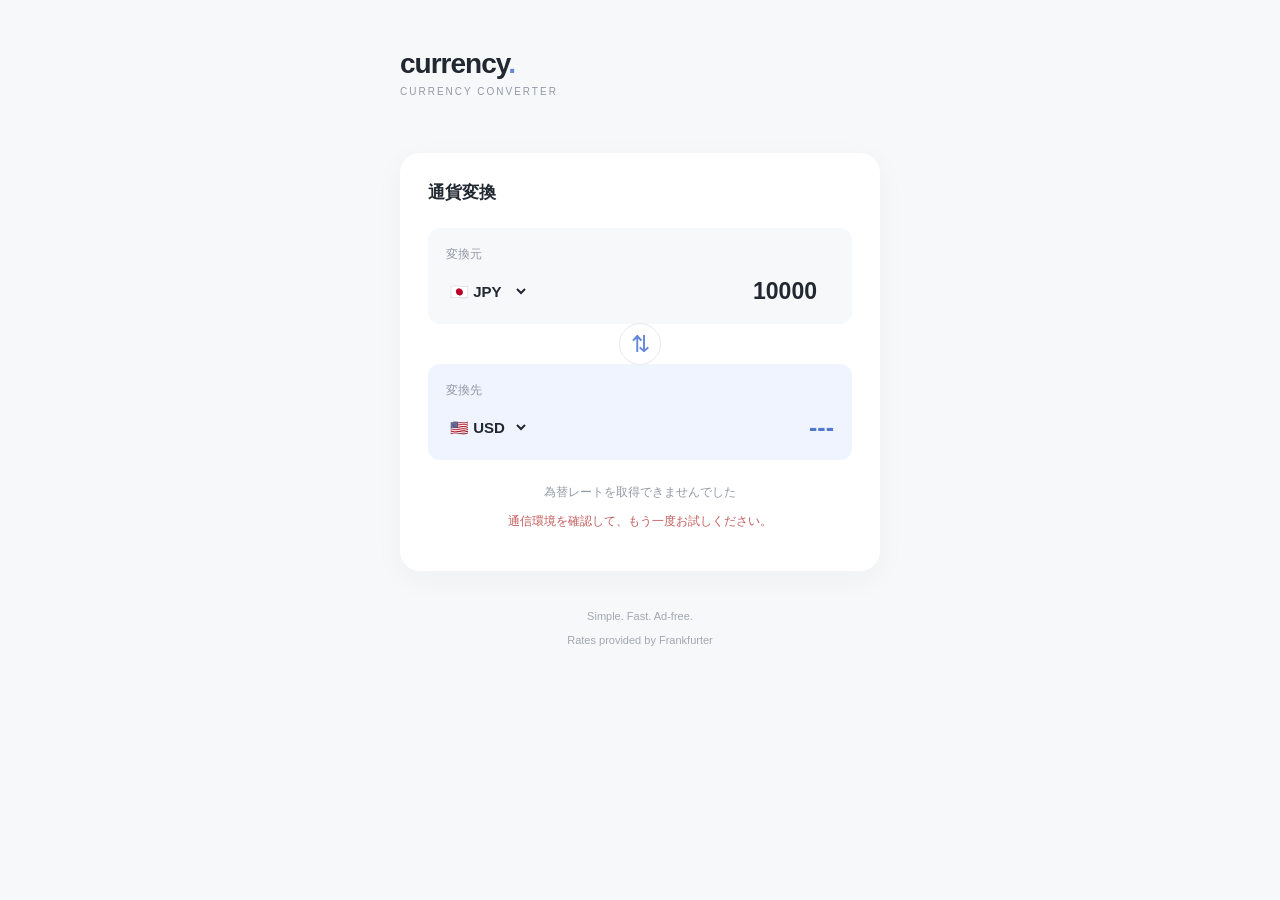
==== index.html @ f1b357b4 "Add files via upload" ====
<!DOCTYPE html>
<html lang="ja">
<head>
  <meta charset="UTF-8">
  <meta name="viewport" content="width=device-width, initial-scale=1.0">
  <meta name="theme-color" content="#f7f8fa">
  <title>Currency - 通貨変換</title>
  <link rel="stylesheet" href="style.css">
</head>
<body>
  <main class="app">
    <header class="header">
      <div class="logo">currency<span>.</span></div>
      <div class="header-label">CURRENCY CONVERTER</div>
    </header>

    <section class="converter">
      <p class="section-label">通貨変換</p>

      <div class="currency-box">
        <label for="fromCurrency">変換元</label>
        <div class="currency-row">
          <select id="fromCurrency">
            <option value="JPY">🇯🇵 JPY</option>
            <option value="USD">🇺🇸 USD</option>
            <option value="EUR">🇪🇺 EUR</option>
            <option value="HKD">🇭🇰 HKD</option>
            <option value="TWD">🇹🇼 TWD</option>
            <option value="KRW">🇰🇷 KRW</option>
            <option value="GBP">🇬🇧 GBP</option>
            <option value="CNY">🇨🇳 CNY</option>
            <option value="THB">🇹🇭 THB</option>
            <option value="SGD">🇸🇬 SGD</option>
            <option value="AUD">🇦🇺 AUD</option>
          </select>
          <input id="amount" type="number"
            value="10000" min="0" step="any"
            inputmode="decimal">
        </div>
      </div>

      <div class="swap-area">
        <button id="swapButton" aria-label="通貨を入れ替える">
          ⇅
        </button>
      </div>

      <div class="currency-box result-box">
        <label for="toCurrency">変換先</label>
        <div class="currency-row">
          <select id="toCurrency">
            <option value="USD">🇺🇸 USD</option>
            <option value="JPY">🇯🇵 JPY</option>
            <option value="EUR">🇪🇺 EUR</option>
            <option value="HKD">🇭🇰 HKD</option>
            <option value="TWD">🇹🇼 TWD</option>
            <option value="KRW">🇰🇷 KRW</option>
            <option value="GBP">🇬🇧 GBP</option>
            <option value="CNY">🇨🇳 CNY</option>
            <option value="THB">🇹🇭 THB</option>
            <option value="SGD">🇸🇬 SGD</option>
            <option value="AUD">🇦🇺 AUD</option>
          </select>
          <div id="result" class="result">---</div>
        </div>
      </div>

      <div class="rate-info">
        <p id="rate">為替レートを取得しています...</p>
        <p id="updated"></p>
      </div>

      <p id="status" class="status" aria-live="polite"></p>
    </section>

    <footer>
      <p>Simple. Fast. Ad-free.</p>
      <p>Rates provided by Frankfurter</p>
    </footer>
  </main>

  <script src="app.js"></script>
</body>
</html>
---- style.css ----
* {
    box-sizing: border-box;
  }
  
  body {
    margin: 0;
    min-height: 100vh;
    background: #f7f8fa;
    color: #222831;
    font-family:
      -apple-system, BlinkMacSystemFont,
      "Helvetica Neue", sans-serif;
  }
  
  .app {
    width: min(100% - 40px, 480px);
    margin: 0 auto;
    padding: 48px 0 24px;
  }
  
  .header {
    margin-bottom: 56px;
  }
  
  .logo {
    font-size: 28px;
    font-weight: 700;
    letter-spacing: -1px;
  }
  
  .logo span {
    color: #6488d8;
  }
  
  .header-label {
    margin-top: 6px;
    font-size: 10px;
    letter-spacing: 2px;
    color: #9299a5;
  }
  
  .converter {
    background: #fff;
    padding: 28px;
    border-radius: 20px;
    box-shadow: 0 8px 30px rgba(30, 40, 60, 0.04);
  }
  
  .section-label {
    font-size: 17px;
    font-weight: 600;
    margin: 0 0 24px;
  }
  
  .currency-box {
    padding: 18px;
    background: #f7f8fa;
    border-radius: 12px;
  }
  
  .currency-box label {
    display: block;
    font-size: 12px;
    color: #9299a5;
    margin-bottom: 14px;
  }
  
  .currency-row {
    display: flex;
    align-items: center;
    justify-content: space-between;
    gap: 12px;
  }
  
  select {
    border: none;
    background: transparent;
    font-size: 15px;
    font-weight: 600;
    color: #222831;
    outline: none;
    width: 110px;
    min-width: 0;
  }
  
  input {
    border: none;
    background: transparent;
    outline: none;
    width: 100%;
    min-width: 0;
    text-align: right;
    font-size: 23px;
    font-weight: 600;
    color: #222831;
  }
  
  .swap-area {
    display: flex;
    justify-content: center;
    margin: -1px 0;
    position: relative;
    z-index: 1;
  }
  
  #swapButton {
    width: 42px;
    height: 42px;
    border: 1px solid #e6e9ef;
    border-radius: 50%;
    background: #fff;
    color: #6488d8;
    font-size: 23px;
    cursor: pointer;
  }
  
  #swapButton:hover {
    background: #edf2ff;
  }
  
  .result-box {
    background: #f0f4ff;
  }
  
  .result {
    width: 100%;
    text-align: right;
    font-size: 25px;
    font-weight: 700;
    color: #5279d0;
    overflow-wrap: anywhere;
  }
  
  .rate-info {
    margin-top: 24px;
    text-align: center;
  }
  
  .rate-info p {
    margin: 6px 0;
    font-size: 12px;
    color: #9299a5;
  }
  
  .status {
    min-height: 18px;
    font-size: 12px;
    text-align: center;
    color: #c45b5b;
  }
  
  footer {
    margin-top: 36px;
    text-align: center;
    color: #a1a7b1;
    font-size: 11px;
    line-height: 1.8;
  }
  
  footer p {
    margin: 4px;
  }
  
  @media (max-width: 400px) {
    .app {
      width: calc(100% - 24px);
      padding-top: 32px;
    }
  
    .converter {
      padding: 20px;
    }
  
    select {
      width: 100px;
    }
  
    input,
    .result {
      font-size: 20px;
    }
  }
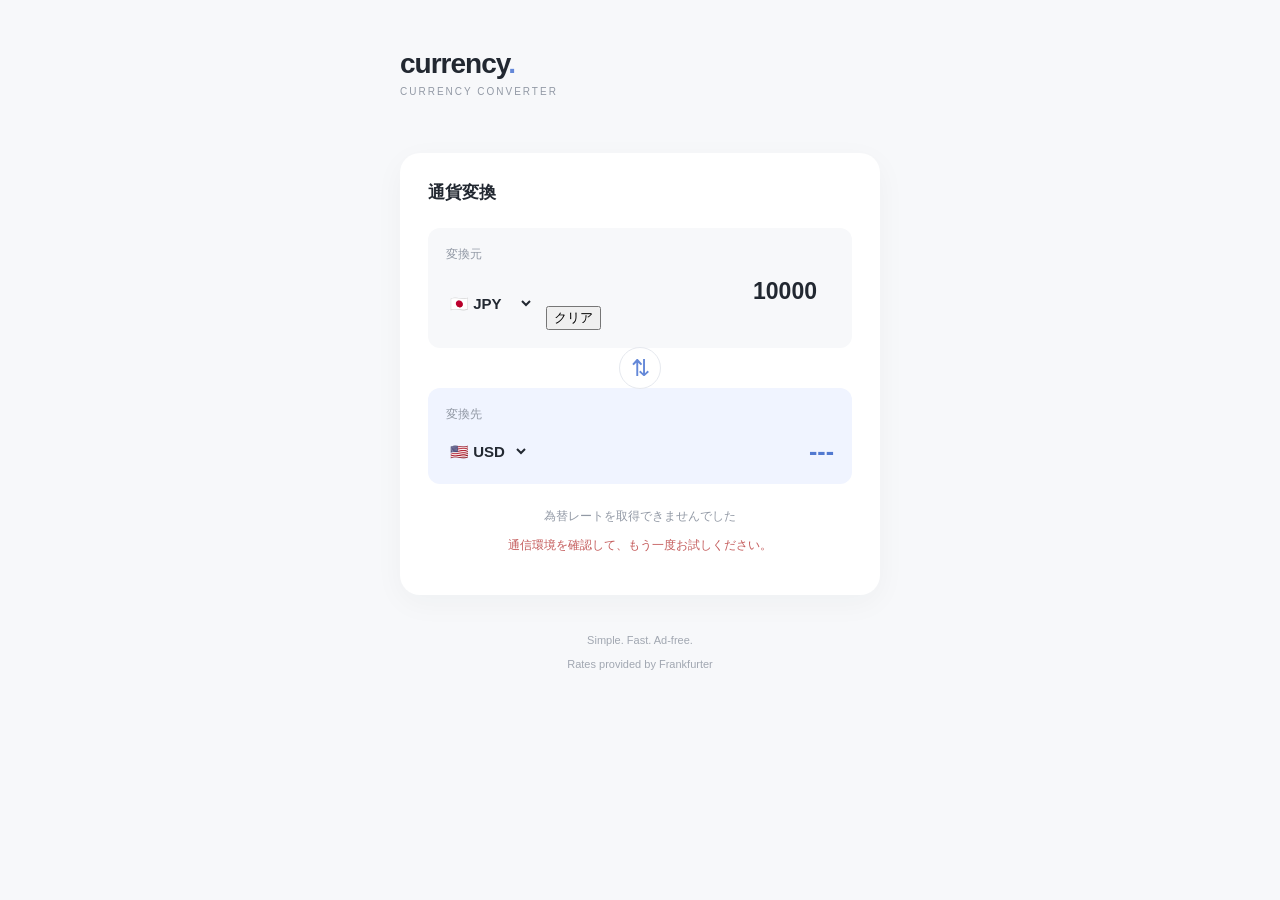
==== commit 660ec5b1: "add reset botton" ====
--- a/index.html
+++ b/index.html
@@ -1,6 +1,7 @@
 
 <!DOCTYPE html>
 <html lang="ja">
+
 <head>
   <meta charset="UTF-8">
   <meta name="viewport" content="width=device-width, initial-scale=1.0">
@@ -8,18 +9,23 @@
   <title>Currency - 通貨変換</title>
   <link rel="stylesheet" href="style.css">
 </head>
+
 <body>
   <main class="app">
+
     <header class="header">
       <div class="logo">currency<span>.</span></div>
       <div class="header-label">CURRENCY CONVERTER</div>
     </header>
 
     <section class="converter">
+
       <p class="section-label">通貨変換</p>
 
+      <!-- 変換元 -->
       <div class="currency-box">
         <label for="fromCurrency">変換元</label>
+
         <div class="currency-row">
           <select id="fromCurrency">
             <option value="JPY">🇯🇵 JPY</option>
@@ -34,20 +40,32 @@
             <option value="SGD">🇸🇬 SGD</option>
             <option value="AUD">🇦🇺 AUD</option>
           </select>
-          <input id="amount" type="number"
-            value="10000" min="0" step="any"
-            inputmode="decimal">
+
+          <div class="amount-area">
+            <input
+              id="amount"
+              type="number"
+              value="10000"
+              min="0"
+              step="any"
+              inputmode="decimal"
+            >
+            <button id="clearButton" type="button">クリア</button>
+          </div>
         </div>
       </div>
 
+      <!-- 通貨入れ替え -->
       <div class="swap-area">
         <button id="swapButton" aria-label="通貨を入れ替える">
           ⇅
         </button>
       </div>
 
+      <!-- 変換先 -->
       <div class="currency-box result-box">
         <label for="toCurrency">変換先</label>
+
         <div class="currency-row">
           <select id="toCurrency">
             <option value="USD">🇺🇸 USD</option>
@@ -62,24 +80,29 @@
             <option value="SGD">🇸🇬 SGD</option>
             <option value="AUD">🇦🇺 AUD</option>
           </select>
+
           <div id="result" class="result">---</div>
         </div>
       </div>
 
+      <!-- 為替レート情報 -->
       <div class="rate-info">
         <p id="rate">為替レートを取得しています...</p>
         <p id="updated"></p>
       </div>
 
       <p id="status" class="status" aria-live="polite"></p>
+
     </section>
 
     <footer>
       <p>Simple. Fast. Ad-free.</p>
       <p>Rates provided by Frankfurter</p>
     </footer>
+
   </main>
 
   <script src="app.js"></script>
 </body>
 </html>
+
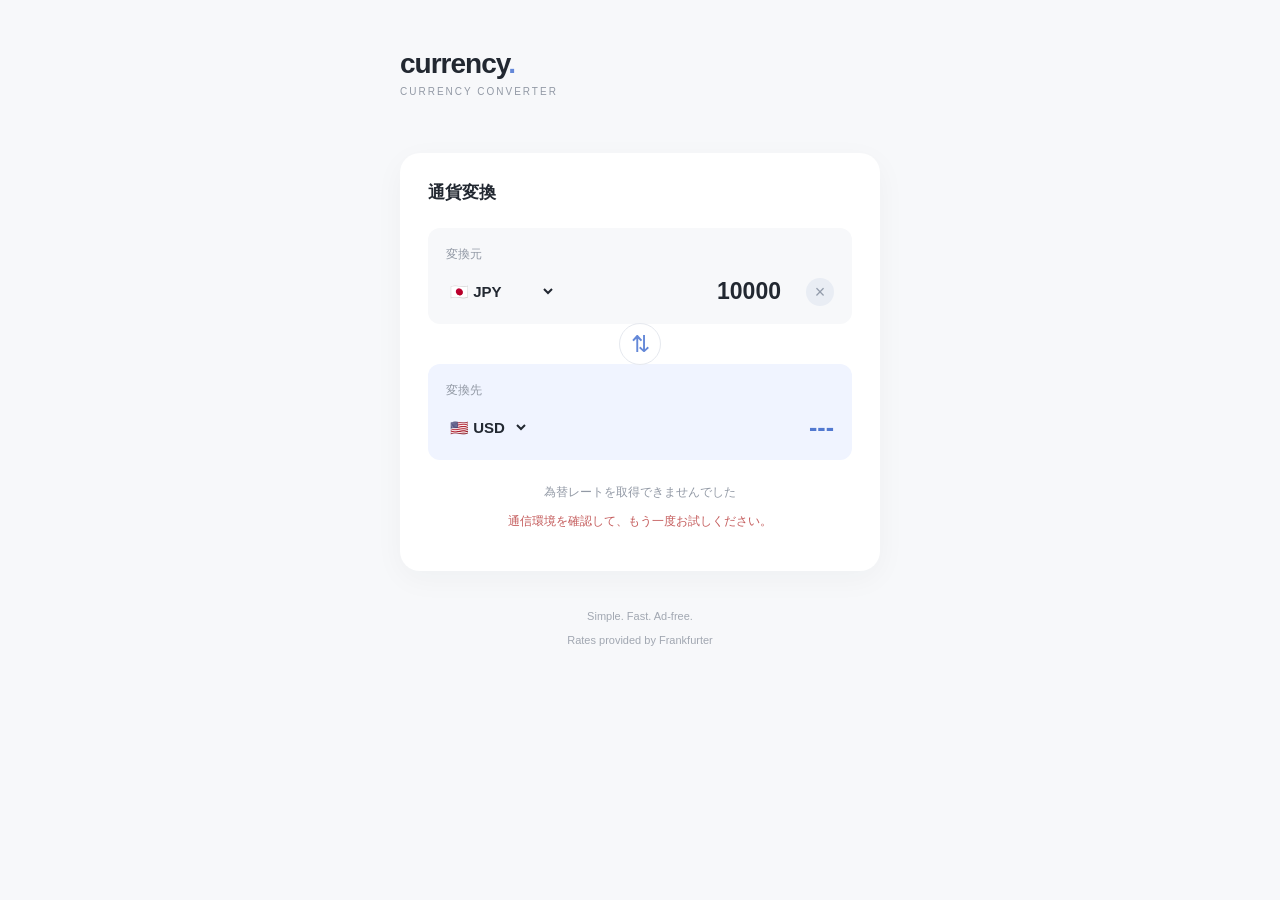
==== commit fc5a9e91: "fix reset botton" ====
--- a/index.html
+++ b/index.html
@@ -50,8 +50,10 @@
               step="any"
               inputmode="decimal"
             >
-            <button id="clearButton" type="button">クリア</button>
-          </div>
+           <button id="clearButton" type="button" aria-label="金額をクリア">
+    		×
+  	   </button>
+	</div>
         </div>
       </div>
 
--- a/style.css
+++ b/style.css
@@ -181,4 +181,36 @@
       font-size: 20px;
     }
   }
-  +.amount-area {
+  display: flex;
+  align-items: center;
+  gap: 8px;
+  flex: 1;
+  min-width: 0;
+}
+
+.amount-area input {
+  flex: 1;
+  min-width: 0;
+  width: 0;
+  text-align: right;
+}
+
+#clearButton {
+  width: 28px;
+  height: 28px;
+  padding: 0;
+  border: none;
+  border-radius: 50%;
+  background: #e9edf4;
+  color: #929baa;
+  font-size: 18px;
+  line-height: 1;
+  cursor: pointer;
+  flex-shrink: 0;
+}
+
+#clearButton:hover {
+  background: #dce3ee;
+  color: #596579;
+}  
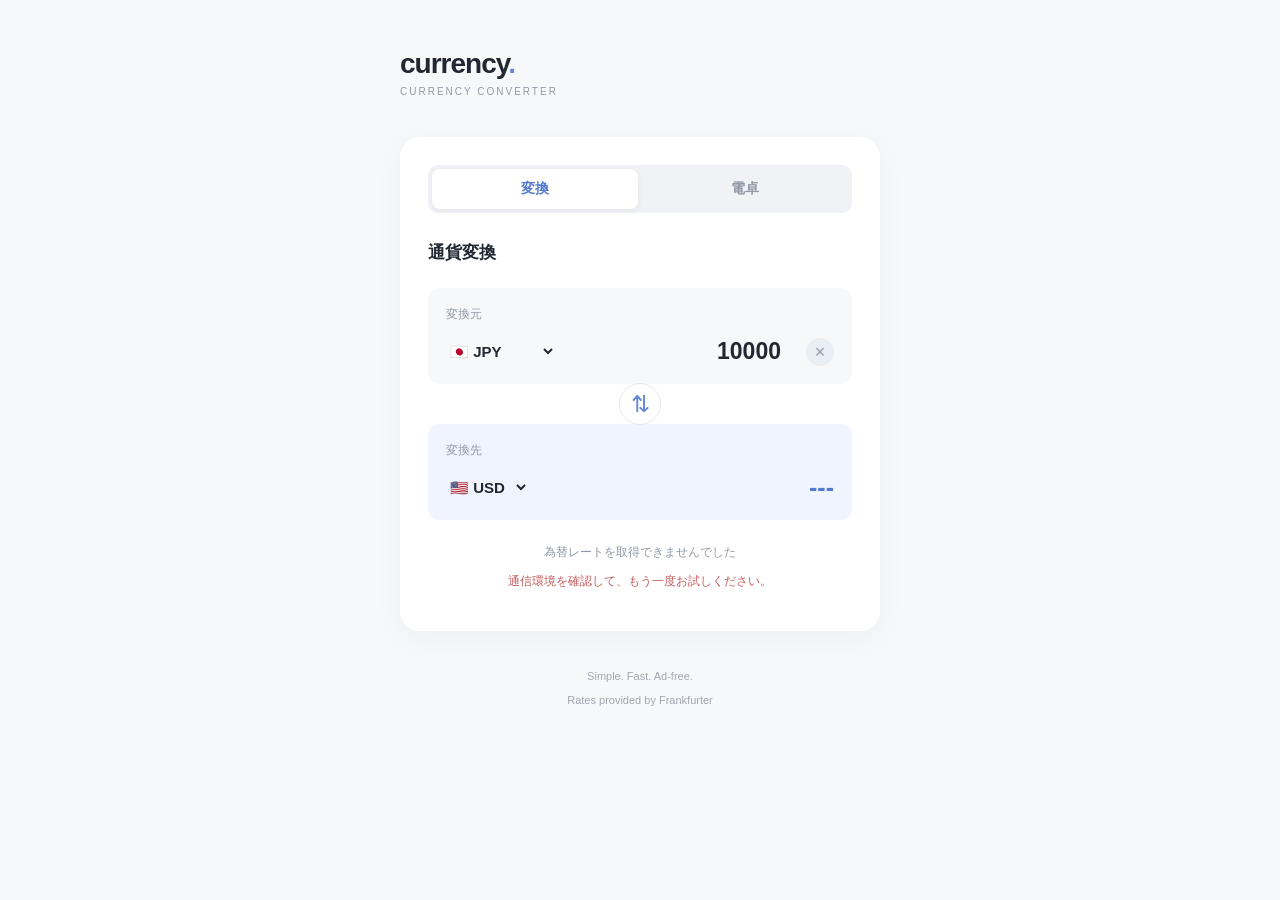
==== commit 64d32c0e: "電卓機能を追加" ====
--- a/index.html
+++ b/index.html
@@ -1,7 +1,6 @@
 
 <!DOCTYPE html>
 <html lang="ja">
-
 <head>
   <meta charset="UTF-8">
   <meta name="viewport" content="width=device-width, initial-scale=1.0">
@@ -9,7 +8,6 @@
   <title>Currency - 通貨変換</title>
   <link rel="stylesheet" href="style.css">
 </head>
-
 <body>
   <main class="app">
 
@@ -20,19 +18,83 @@
 
     <section class="converter">
 
-      <p class="section-label">通貨変換</p>
+      <nav class="tab-menu">
+        <button id="convertTab" class="tab-button active" type="button">変換</button>
+        <button id="calculatorTab" class="tab-button" type="button">電卓</button>
+      </nav>
 
-      <!-- 変換元 -->
-      <div class="currency-box">
-        <label for="fromCurrency">変換元</label>
+      <!-- 通貨変換画面 -->
+      <div id="convertPanel">
+        <p class="section-label">通貨変換</p>
 
-        <div class="currency-row">
-          <select id="fromCurrency">
-            <option value="JPY">🇯🇵 JPY</option>
+        <div class="currency-box">
+          <label for="fromCurrency">変換元</label>
+          <div class="currency-row">
+            <select id="fromCurrency">
+              <option value="JPY">🇯🇵 JPY</option>
+              <option value="USD">🇺🇸 USD</option>
+              <option value="EUR">🇪🇺 EUR</option>
+              <option value="HKD">🇭🇰 HKD</option>
+              <option value="TWD">🇹🇼 TWD</option>
+              <option value="KRW">🇰🇷 KRW</option>
+              <option value="GBP">🇬🇧 GBP</option>
+              <option value="CNY">🇨🇳 CNY</option>
+              <option value="THB">🇹🇭 THB</option>
+              <option value="SGD">🇸🇬 SGD</option>
+              <option value="AUD">🇦🇺 AUD</option>
+            </select>
+
+            <div class="amount-area">
+              <input id="amount" type="number" value="10000"
+                min="0" step="any" inputmode="decimal">
+              <button id="clearButton" type="button" aria-label="金額をクリア">×</button>
+            </div>
+          </div>
+        </div>
+
+        <div class="swap-area">
+          <button id="swapButton" type="button" aria-label="通貨を入れ替える">⇅</button>
+        </div>
+
+        <div class="currency-box result-box">
+          <label for="toCurrency">変換先</label>
+          <div class="currency-row">
+            <select id="toCurrency">
+              <option value="USD">🇺🇸 USD</option>
+              <option value="JPY">🇯🇵 JPY</option>
+              <option value="EUR">🇪🇺 EUR</option>
+              <option value="HKD">🇭🇰 HKD</option>
+              <option value="TWD">🇹🇼 TWD</option>
+              <option value="KRW">🇰🇷 KRW</option>
+              <option value="GBP">🇬🇧 GBP</option>
+              <option value="CNY">🇨🇳 CNY</option>
+              <option value="THB">🇹🇭 THB</option>
+              <option value="SGD">🇸🇬 SGD</option>
+              <option value="AUD">🇦🇺 AUD</option>
+            </select>
+            <div id="result" class="result">---</div>
+          </div>
+        </div>
+
+        <div class="rate-info">
+          <p id="rate">為替レートを取得しています...</p>
+          <p id="updated"></p>
+        </div>
+        <p id="status" class="status" aria-live="polite"></p>
+      </div>
+
+      <!-- 電卓画面 -->
+      <div id="calculatorPanel" hidden>
+        <p class="section-label">買い物電卓</p>
+
+        <div class="currency-box calculator-display">
+          <label for="calculatorCurrency">計算する通貨</label>
+          <select id="calculatorCurrency">
             <option value="USD">🇺🇸 USD</option>
-            <option value="EUR">🇪🇺 EUR</option>
             <option value="HKD">🇭🇰 HKD</option>
             <option value="TWD">🇹🇼 TWD</option>
+            <option value="JPY">🇯🇵 JPY</option>
+            <option value="EUR">🇪🇺 EUR</option>
             <option value="KRW">🇰🇷 KRW</option>
             <option value="GBP">🇬🇧 GBP</option>
             <option value="CNY">🇨🇳 CNY</option>
@@ -41,59 +103,41 @@
             <option value="AUD">🇦🇺 AUD</option>
           </select>
 
-          <div class="amount-area">
-            <input
-              id="amount"
-              type="number"
-              value="10000"
-              min="0"
-              step="any"
-              inputmode="decimal"
-            >
-           <button id="clearButton" type="button" aria-label="金額をクリア">
-    		×
-  	   </button>
-	</div>
+          <div id="calculatorExpression" class="calculator-expression">0</div>
+          <div id="calculatorResult" class="calculator-result">0</div>
+        </div>
+
+        <div class="calculator-keys">
+          <button class="calc-key function-key" data-action="clear">C</button>
+          <button class="calc-key function-key" data-action="backspace">⌫</button>
+          <button class="calc-key operator-key" data-value="÷">÷</button>
+          <button class="calc-key operator-key" data-value="×">×</button>
+
+          <button class="calc-key" data-value="7">7</button>
+          <button class="calc-key" data-value="8">8</button>
+          <button class="calc-key" data-value="9">9</button>
+          <button class="calc-key operator-key" data-value="−">−</button>
+
+          <button class="calc-key" data-value="4">4</button>
+          <button class="calc-key" data-value="5">5</button>
+          <button class="calc-key" data-value="6">6</button>
+          <button class="calc-key operator-key" data-value="+">+</button>
+
+          <button class="calc-key" data-value="1">1</button>
+          <button class="calc-key" data-value="2">2</button>
+          <button class="calc-key" data-value="3">3</button>
+          <button class="calc-key equal-key" data-action="equals">=</button>
+
+          <button class="calc-key zero-key" data-value="0">0</button>
+          <button class="calc-key" data-value=".">.</button>
+        </div>
+
+        <div class="calculator-yen">
+          <p>日本円換算</p>
+          <div id="calculatorYen">為替レートを取得しています...</div>
+          <p id="calculatorRate" class="calculator-rate"></p>
         </div>
       </div>
-
-      <!-- 通貨入れ替え -->
-      <div class="swap-area">
-        <button id="swapButton" aria-label="通貨を入れ替える">
-          ⇅
-        </button>
-      </div>
-
-      <!-- 変換先 -->
-      <div class="currency-box result-box">
-        <label for="toCurrency">変換先</label>
-
-        <div class="currency-row">
-          <select id="toCurrency">
-            <option value="USD">🇺🇸 USD</option>
-            <option value="JPY">🇯🇵 JPY</option>
-            <option value="EUR">🇪🇺 EUR</option>
-            <option value="HKD">🇭🇰 HKD</option>
-            <option value="TWD">🇹🇼 TWD</option>
-            <option value="KRW">🇰🇷 KRW</option>
-            <option value="GBP">🇬🇧 GBP</option>
-            <option value="CNY">🇨🇳 CNY</option>
-            <option value="THB">🇹🇭 THB</option>
-            <option value="SGD">🇸🇬 SGD</option>
-            <option value="AUD">🇦🇺 AUD</option>
-          </select>
-
-          <div id="result" class="result">---</div>
-        </div>
-      </div>
-
-      <!-- 為替レート情報 -->
-      <div class="rate-info">
-        <p id="rate">為替レートを取得しています...</p>
-        <p id="updated"></p>
-      </div>
-
-      <p id="status" class="status" aria-live="polite"></p>
 
     </section>
 
--- a/style.css
+++ b/style.css
@@ -1,186 +1,126 @@
 
 * {
-    box-sizing: border-box;
-  }
-  
-  body {
-    margin: 0;
-    min-height: 100vh;
-    background: #f7f8fa;
-    color: #222831;
-    font-family:
-      -apple-system, BlinkMacSystemFont,
-      "Helvetica Neue", sans-serif;
-  }
-  
-  .app {
-    width: min(100% - 40px, 480px);
-    margin: 0 auto;
-    padding: 48px 0 24px;
-  }
-  
-  .header {
-    margin-bottom: 56px;
-  }
-  
-  .logo {
-    font-size: 28px;
-    font-weight: 700;
-    letter-spacing: -1px;
-  }
-  
-  .logo span {
-    color: #6488d8;
-  }
-  
-  .header-label {
-    margin-top: 6px;
-    font-size: 10px;
-    letter-spacing: 2px;
-    color: #9299a5;
-  }
-  
-  .converter {
-    background: #fff;
-    padding: 28px;
-    border-radius: 20px;
-    box-shadow: 0 8px 30px rgba(30, 40, 60, 0.04);
-  }
-  
-  .section-label {
-    font-size: 17px;
-    font-weight: 600;
-    margin: 0 0 24px;
-  }
-  
-  .currency-box {
-    padding: 18px;
-    background: #f7f8fa;
-    border-radius: 12px;
-  }
-  
-  .currency-box label {
-    display: block;
-    font-size: 12px;
-    color: #9299a5;
-    margin-bottom: 14px;
-  }
-  
-  .currency-row {
-    display: flex;
-    align-items: center;
-    justify-content: space-between;
-    gap: 12px;
-  }
-  
-  select {
-    border: none;
-    background: transparent;
-    font-size: 15px;
-    font-weight: 600;
-    color: #222831;
-    outline: none;
-    width: 110px;
-    min-width: 0;
-  }
-  
-  input {
-    border: none;
-    background: transparent;
-    outline: none;
-    width: 100%;
-    min-width: 0;
-    text-align: right;
-    font-size: 23px;
-    font-weight: 600;
-    color: #222831;
-  }
-  
-  .swap-area {
-    display: flex;
-    justify-content: center;
-    margin: -1px 0;
-    position: relative;
-    z-index: 1;
-  }
-  
-  #swapButton {
-    width: 42px;
-    height: 42px;
-    border: 1px solid #e6e9ef;
-    border-radius: 50%;
-    background: #fff;
-    color: #6488d8;
-    font-size: 23px;
-    cursor: pointer;
-  }
-  
-  #swapButton:hover {
-    background: #edf2ff;
-  }
-  
-  .result-box {
-    background: #f0f4ff;
-  }
-  
-  .result {
-    width: 100%;
-    text-align: right;
-    font-size: 25px;
-    font-weight: 700;
-    color: #5279d0;
-    overflow-wrap: anywhere;
-  }
-  
-  .rate-info {
-    margin-top: 24px;
-    text-align: center;
-  }
-  
-  .rate-info p {
-    margin: 6px 0;
-    font-size: 12px;
-    color: #9299a5;
-  }
-  
-  .status {
-    min-height: 18px;
-    font-size: 12px;
-    text-align: center;
-    color: #c45b5b;
-  }
-  
-  footer {
-    margin-top: 36px;
-    text-align: center;
-    color: #a1a7b1;
-    font-size: 11px;
-    line-height: 1.8;
-  }
-  
-  footer p {
-    margin: 4px;
-  }
-  
-  @media (max-width: 400px) {
-    .app {
-      width: calc(100% - 24px);
-      padding-top: 32px;
-    }
-  
-    .converter {
-      padding: 20px;
-    }
-  
-    select {
-      width: 100px;
-    }
-  
-    input,
-    .result {
-      font-size: 20px;
-    }
-  }
+  box-sizing: border-box;
+}
+
+body {
+  margin: 0;
+  min-height: 100vh;
+  background: #f7f8fa;
+  color: #222831;
+  font-family: -apple-system, BlinkMacSystemFont, "Helvetica Neue", sans-serif;
+}
+
+.app {
+  width: min(100% - 40px, 480px);
+  margin: 0 auto;
+  padding: 48px 0 24px;
+}
+
+.header {
+  margin-bottom: 40px;
+}
+
+.logo {
+  font-size: 28px;
+  font-weight: 700;
+  letter-spacing: -1px;
+}
+
+.logo span {
+  color: #6488d8;
+}
+
+.header-label {
+  margin-top: 6px;
+  font-size: 10px;
+  letter-spacing: 2px;
+  color: #9299a5;
+}
+
+.converter {
+  background: #fff;
+  padding: 28px;
+  border-radius: 20px;
+  box-shadow: 0 8px 30px rgba(30, 40, 60, 0.04);
+}
+
+.tab-menu {
+  display: grid;
+  grid-template-columns: 1fr 1fr;
+  gap: 4px;
+  padding: 4px;
+  margin-bottom: 28px;
+  background: #f0f2f6;
+  border-radius: 10px;
+}
+
+.tab-button {
+  border: none;
+  border-radius: 8px;
+  padding: 11px;
+  background: transparent;
+  color: #9299a5;
+  font-size: 14px;
+  font-weight: 600;
+  cursor: pointer;
+}
+
+.tab-button.active {
+  background: #fff;
+  color: #5279d0;
+  box-shadow: 0 2px 6px rgba(30, 40, 60, 0.06);
+}
+
+.section-label {
+  font-size: 17px;
+  font-weight: 600;
+  margin: 0 0 24px;
+}
+
+.currency-box {
+  padding: 18px;
+  background: #f7f8fa;
+  border-radius: 12px;
+}
+
+.currency-box label {
+  display: block;
+  font-size: 12px;
+  color: #9299a5;
+  margin-bottom: 14px;
+}
+
+.currency-row {
+  display: flex;
+  align-items: center;
+  justify-content: space-between;
+  gap: 12px;
+}
+
+select {
+  border: none;
+  background: transparent;
+  font-size: 15px;
+  font-weight: 600;
+  color: #222831;
+  outline: none;
+  width: 110px;
+  min-width: 0;
+}
+
+input {
+  border: none;
+  background: transparent;
+  outline: none;
+  width: 100%;
+  min-width: 0;
+  text-align: right;
+  font-size: 23px;
+  font-weight: 600;
+  color: #222831;
+}
+
 .amount-area {
   display: flex;
   align-items: center;
@@ -213,4 +153,198 @@
 #clearButton:hover {
   background: #dce3ee;
   color: #596579;
-}  
+}
+
+.swap-area {
+  display: flex;
+  justify-content: center;
+  margin: -1px 0;
+  position: relative;
+  z-index: 1;
+}
+
+#swapButton {
+  width: 42px;
+  height: 42px;
+  border: 1px solid #e6e9ef;
+  border-radius: 50%;
+  background: #fff;
+  color: #6488d8;
+  font-size: 23px;
+  cursor: pointer;
+}
+
+#swapButton:hover {
+  background: #edf2ff;
+}
+
+.result-box {
+  background: #f0f4ff;
+}
+
+.result {
+  width: 100%;
+  text-align: right;
+  font-size: 25px;
+  font-weight: 700;
+  color: #5279d0;
+  overflow-wrap: anywhere;
+}
+
+.rate-info {
+  margin-top: 24px;
+  text-align: center;
+}
+
+.rate-info p {
+  margin: 6px 0;
+  font-size: 12px;
+  color: #9299a5;
+}
+
+.status {
+  min-height: 18px;
+  font-size: 12px;
+  text-align: center;
+  color: #c45b5b;
+}
+
+/* 電卓 */
+
+.calculator-display {
+  background: #f7f8fa;
+  margin-bottom: 14px;
+}
+
+.calculator-display select {
+  width: 100%;
+}
+
+.calculator-expression {
+  min-height: 24px;
+  margin-top: 20px;
+  color: #9299a5;
+  text-align: right;
+  font-size: 14px;
+  overflow-wrap: anywhere;
+}
+
+.calculator-result {
+  min-height: 45px;
+  color: #222831;
+  text-align: right;
+  font-size: 32px;
+  font-weight: 700;
+  overflow-wrap: anywhere;
+}
+
+.calculator-keys {
+  display: grid;
+  grid-template-columns: repeat(4, 1fr);
+  gap: 9px;
+}
+
+.calc-key {
+  min-width: 0;
+  min-height: 58px;
+  border: 1px solid #e9edf3;
+  border-radius: 12px;
+  background: #fff;
+  color: #222831;
+  font-size: 20px;
+  font-weight: 600;
+  cursor: pointer;
+  -webkit-tap-highlight-color: transparent;
+}
+
+.calc-key:active {
+  background: #edf2ff;
+}
+
+.function-key {
+  background: #f0f2f6;
+  color: #697487;
+}
+
+.operator-key {
+  background: #edf2ff;
+  color: #5279d0;
+}
+
+.equal-key {
+  grid-column: 4;
+  grid-row: span 2;
+  background: #6488d8;
+  color: #fff;
+  font-size: 25px;
+}
+
+.zero-key {
+  grid-column: span 2;
+}
+
+.calculator-yen {
+  margin-top: 20px;
+  padding: 18px;
+  background: #f0f4ff;
+  border-radius: 12px;
+}
+
+.calculator-yen p {
+  margin: 0;
+  color: #9299a5;
+  font-size: 12px;
+}
+
+#calculatorYen {
+  margin-top: 8px;
+  color: #5279d0;
+  font-size: 25px;
+  font-weight: 700;
+  overflow-wrap: anywhere;
+}
+
+.calculator-rate {
+  margin-top: 6px !important;
+}
+
+footer {
+  margin-top: 36px;
+  text-align: center;
+  color: #a1a7b1;
+  font-size: 11px;
+  line-height: 1.8;
+}
+
+footer p {
+  margin: 4px;
+}
+
+@media (max-width: 400px) {
+  .app {
+    width: calc(100% - 24px);
+    padding-top: 32px;
+  }
+
+  .converter {
+    padding: 20px;
+  }
+
+  select {
+    width: 100px;
+  }
+
+  .calculator-display select {
+    width: 100%;
+  }
+
+  input,
+  .result {
+    font-size: 20px;
+  }
+
+  .calc-key {
+    min-height: 54px;
+  }
+}
+
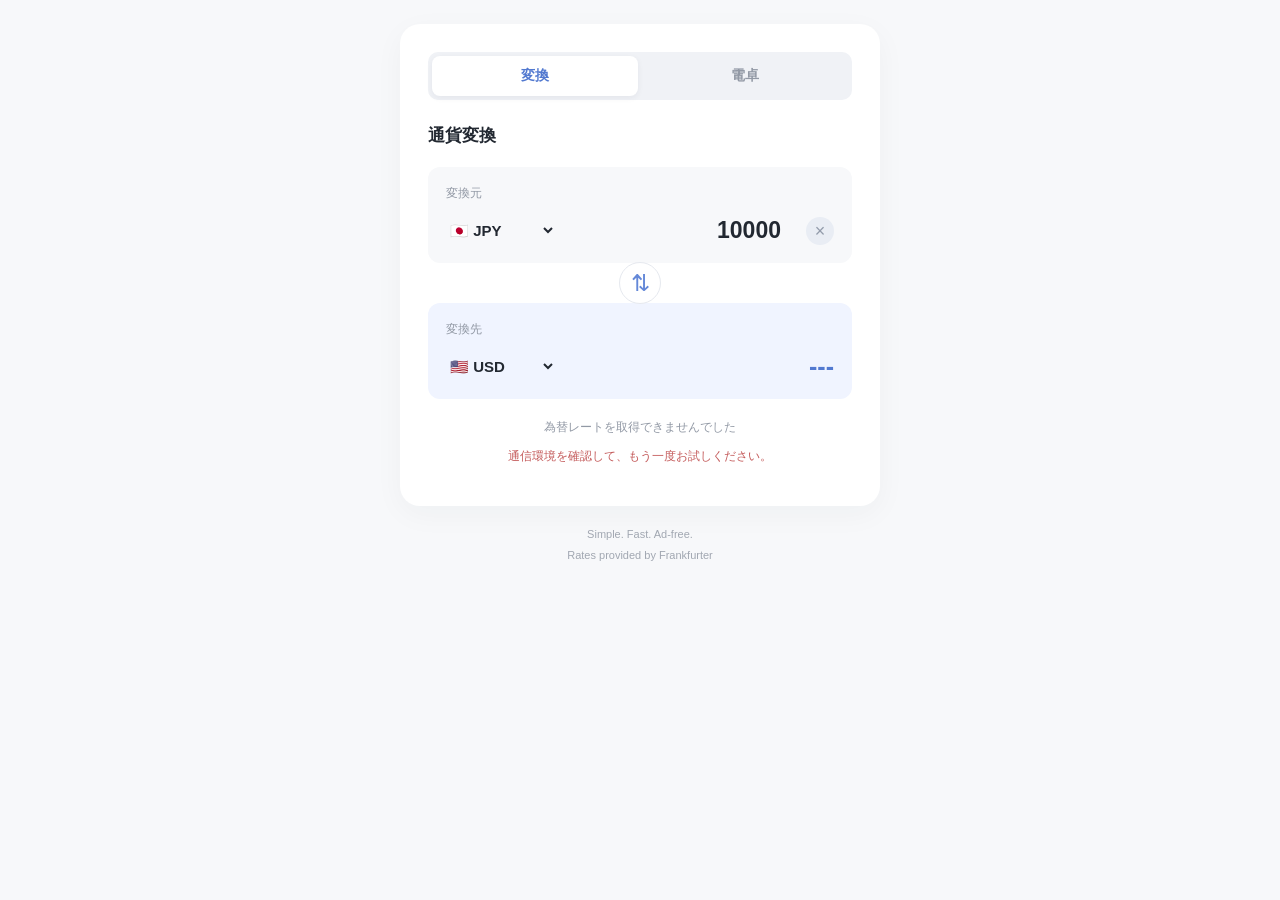
==== commit 8d67a129: "見切れを修正" ====
--- a/index.html
+++ b/index.html
@@ -1,4 +1,3 @@
-
 <!DOCTYPE html>
 <html lang="ja">
 <head>
@@ -10,11 +9,6 @@
 </head>
 <body>
   <main class="app">
-
-    <header class="header">
-      <div class="logo">currency<span>.</span></div>
-      <div class="header-label">CURRENCY CONVERTER</div>
-    </header>
 
     <section class="converter">
 
@@ -85,7 +79,6 @@
 
       <!-- 電卓画面 -->
       <div id="calculatorPanel" hidden>
-        <p class="section-label">買い物電卓</p>
 
         <div class="currency-box calculator-display">
           <label for="calculatorCurrency">計算する通貨</label>
@@ -108,28 +101,28 @@
         </div>
 
         <div class="calculator-keys">
-          <button class="calc-key function-key" data-action="clear">C</button>
-          <button class="calc-key function-key" data-action="backspace">⌫</button>
-          <button class="calc-key operator-key" data-value="÷">÷</button>
-          <button class="calc-key operator-key" data-value="×">×</button>
+          <button class="calc-key function-key" data-action="clear" type="button">C</button>
+          <button class="calc-key function-key" data-action="backspace" type="button">⌫</button>
+          <button class="calc-key operator-key" data-value="÷" type="button">÷</button>
+          <button class="calc-key operator-key" data-value="×" type="button">×</button>
 
-          <button class="calc-key" data-value="7">7</button>
-          <button class="calc-key" data-value="8">8</button>
-          <button class="calc-key" data-value="9">9</button>
-          <button class="calc-key operator-key" data-value="−">−</button>
+          <button class="calc-key" data-value="7" type="button">7</button>
+          <button class="calc-key" data-value="8" type="button">8</button>
+          <button class="calc-key" data-value="9" type="button">9</button>
+          <button class="calc-key operator-key" data-value="−" type="button">−</button>
 
-          <button class="calc-key" data-value="4">4</button>
-          <button class="calc-key" data-value="5">5</button>
-          <button class="calc-key" data-value="6">6</button>
-          <button class="calc-key operator-key" data-value="+">+</button>
+          <button class="calc-key" data-value="4" type="button">4</button>
+          <button class="calc-key" data-value="5" type="button">5</button>
+          <button class="calc-key" data-value="6" type="button">6</button>
+          <button class="calc-key operator-key" data-value="+" type="button">+</button>
 
-          <button class="calc-key" data-value="1">1</button>
-          <button class="calc-key" data-value="2">2</button>
-          <button class="calc-key" data-value="3">3</button>
-          <button class="calc-key equal-key" data-action="equals">=</button>
+          <button class="calc-key" data-value="1" type="button">1</button>
+          <button class="calc-key" data-value="2" type="button">2</button>
+          <button class="calc-key" data-value="3" type="button">3</button>
+          <button class="calc-key equal-key" data-action="equals" type="button">=</button>
 
-          <button class="calc-key zero-key" data-value="0">0</button>
-          <button class="calc-key" data-value=".">.</button>
+          <button class="calc-key zero-key" data-value="0" type="button">0</button>
+          <button class="calc-key" data-value="." type="button">.</button>
         </div>
 
         <div class="calculator-yen">
@@ -151,4 +144,3 @@
   <script src="app.js"></script>
 </body>
 </html>
-
--- a/style.css
+++ b/style.css
@@ -1,4 +1,3 @@
-
 * {
   box-sizing: border-box;
 }
@@ -14,28 +13,7 @@
 .app {
   width: min(100% - 40px, 480px);
   margin: 0 auto;
-  padding: 48px 0 24px;
-}
-
-.header {
-  margin-bottom: 40px;
-}
-
-.logo {
-  font-size: 28px;
-  font-weight: 700;
-  letter-spacing: -1px;
-}
-
-.logo span {
-  color: #6488d8;
-}
-
-.header-label {
-  margin-top: 6px;
-  font-size: 10px;
-  letter-spacing: 2px;
-  color: #9299a5;
+  padding: 24px 0 20px;
 }
 
 .converter {
@@ -50,7 +28,7 @@
   grid-template-columns: 1fr 1fr;
   gap: 4px;
   padding: 4px;
-  margin-bottom: 28px;
+  margin-bottom: 24px;
   background: #f0f2f6;
   border-radius: 10px;
 }
@@ -75,13 +53,14 @@
 .section-label {
   font-size: 17px;
   font-weight: 600;
-  margin: 0 0 24px;
+  margin: 0 0 20px;
 }
 
 .currency-box {
   padding: 18px;
   background: #f7f8fa;
   border-radius: 12px;
+  min-width: 0;
 }
 
 .currency-box label {
@@ -96,6 +75,7 @@
   align-items: center;
   justify-content: space-between;
   gap: 12px;
+  min-width: 0;
 }
 
 select {
@@ -183,16 +163,17 @@
 }
 
 .result {
-  width: 100%;
+  flex: 1;
+  min-width: 0;
   text-align: right;
-  font-size: 25px;
+  font-size: clamp(18px, 5vw, 25px);
   font-weight: 700;
   color: #5279d0;
   overflow-wrap: anywhere;
 }
 
 .rate-info {
-  margin-top: 24px;
+  margin-top: 20px;
   text-align: center;
 }
 
@@ -213,7 +194,7 @@
 
 .calculator-display {
   background: #f7f8fa;
-  margin-bottom: 14px;
+  margin-bottom: 12px;
 }
 
 .calculator-display select {
@@ -221,8 +202,8 @@
 }
 
 .calculator-expression {
-  min-height: 24px;
-  margin-top: 20px;
+  min-height: 22px;
+  margin-top: 14px;
   color: #9299a5;
   text-align: right;
   font-size: 14px;
@@ -230,23 +211,24 @@
 }
 
 .calculator-result {
-  min-height: 45px;
+  min-height: 38px;
   color: #222831;
   text-align: right;
-  font-size: 32px;
+  font-size: clamp(26px, 7vw, 32px);
   font-weight: 700;
   overflow-wrap: anywhere;
+  word-break: break-word;
 }
 
 .calculator-keys {
   display: grid;
-  grid-template-columns: repeat(4, 1fr);
-  gap: 9px;
+  grid-template-columns: repeat(4, minmax(0, 1fr));
+  gap: 8px;
 }
 
 .calc-key {
   min-width: 0;
-  min-height: 58px;
+  min-height: 54px;
   border: 1px solid #e9edf3;
   border-radius: 12px;
   background: #fff;
@@ -284,10 +266,11 @@
 }
 
 .calculator-yen {
-  margin-top: 20px;
-  padding: 18px;
+  margin-top: 14px;
+  padding: 14px;
   background: #f0f4ff;
   border-radius: 12px;
+  min-width: 0;
 }
 
 .calculator-yen p {
@@ -299,9 +282,10 @@
 #calculatorYen {
   margin-top: 8px;
   color: #5279d0;
-  font-size: 25px;
+  font-size: clamp(20px, 6vw, 25px);
   font-weight: 700;
   overflow-wrap: anywhere;
+  word-break: break-word;
 }
 
 .calculator-rate {
@@ -309,42 +293,153 @@
 }
 
 footer {
-  margin-top: 36px;
+  margin-top: 20px;
   text-align: center;
   color: #a1a7b1;
   font-size: 11px;
-  line-height: 1.8;
+  line-height: 1.6;
 }
 
 footer p {
-  margin: 4px;
-}
-
-@media (max-width: 400px) {
+  margin: 3px;
+}
+
+/* スマートフォン */
+
+@media (max-width: 600px) {
   .app {
     width: calc(100% - 24px);
-    padding-top: 32px;
+    padding: 12px 0;
   }
 
   .converter {
-    padding: 20px;
+    padding: 16px;
+    border-radius: 18px;
+  }
+
+  .tab-menu {
+    margin-bottom: 16px;
+  }
+
+  .tab-button {
+    padding: 10px;
+  }
+
+  .section-label {
+    margin-bottom: 14px;
+    font-size: 16px;
+  }
+
+  .currency-box {
+    padding: 14px;
+  }
+
+  .currency-box label {
+    margin-bottom: 10px;
+  }
+
+  .currency-row {
+    gap: 8px;
   }
 
   select {
     width: 100px;
-  }
-
-  .calculator-display select {
-    width: 100%;
-  }
-
-  input,
-  .result {
+    font-size: 14px;
+  }
+
+  input {
     font-size: 20px;
   }
 
+  .swap-area {
+    margin: -2px 0;
+  }
+
+  #swapButton {
+    width: 36px;
+    height: 36px;
+    font-size: 20px;
+  }
+
+  .rate-info {
+    margin-top: 14px;
+  }
+
+  .calculator-display {
+    margin-bottom: 10px;
+  }
+
+  .calculator-expression {
+    margin-top: 10px;
+    min-height: 18px;
+    font-size: 12px;
+  }
+
+  .calculator-result {
+    min-height: 32px;
+  }
+
+  .calculator-keys {
+    gap: 7px;
+  }
+
   .calc-key {
-    min-height: 54px;
-  }
-}
-
+    min-height: 46px;
+    border-radius: 10px;
+    font-size: 19px;
+  }
+
+  .equal-key {
+    font-size: 23px;
+  }
+
+  .calculator-yen {
+    margin-top: 10px;
+    padding: 12px;
+  }
+
+  footer {
+    margin-top: 12px;
+  }
+}
+
+/* 高さが小さいスマートフォンではさらに圧縮 */
+
+@media (max-width: 600px) and (max-height: 750px) {
+  .app {
+    padding-top: 8px;
+  }
+
+  .converter {
+    padding: 12px;
+  }
+
+  .tab-menu {
+    margin-bottom: 12px;
+  }
+
+  .section-label {
+    margin-bottom: 10px;
+  }
+
+  .calculator-display {
+    padding: 11px;
+  }
+
+  .calculator-keys {
+    gap: 6px;
+  }
+
+  .calc-key {
+    min-height: 42px;
+  }
+
+  .calculator-yen {
+    margin-top: 8px;
+    padding: 10px;
+  }
+
+  footer {
+    margin-top: 8px;
+  }
+}
